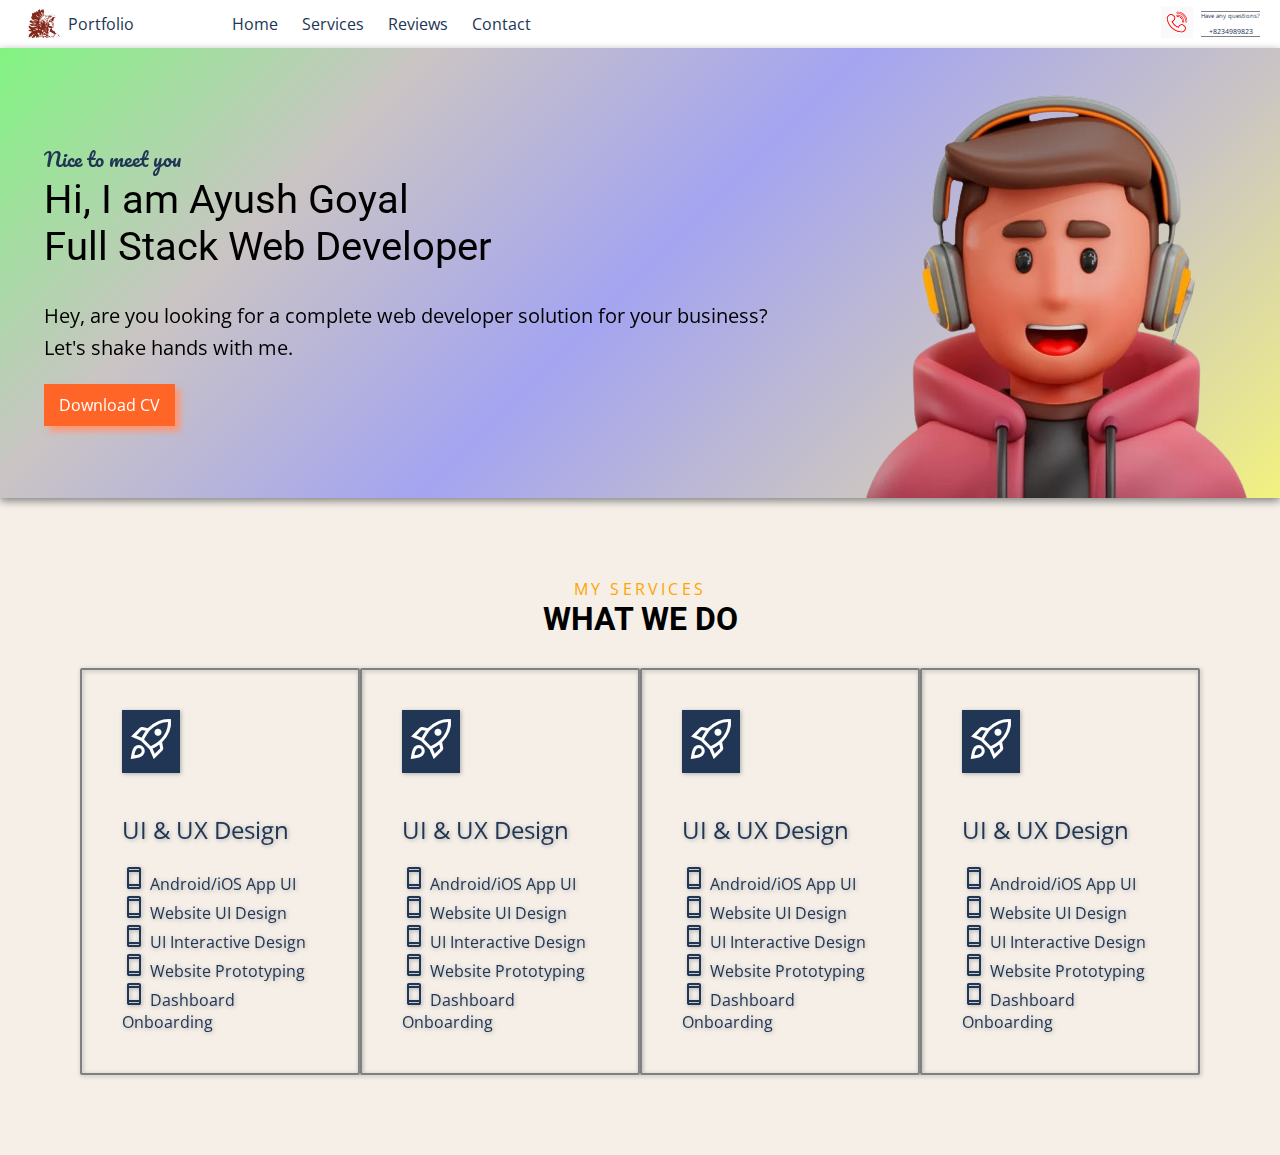
==== Day8/index.html @ dd992e4d "first commit" ====
<!DOCTYPE html>
<html lang="en">
<head>
    <meta charset="UTF-8">
    <meta http-equiv = "X-UA-Compatible" content = "IE=edge">
    <meta name = "viewport" content = "width = device-width, intial-scale=1.0">
    <title>My Portfolio</title>
    <link rel="preconnect" href="https://fonts.googleapis.com">
    <link rel="preconnect" href="https://fonts.gstatic.com" crossorigin>
    <link href="https://fonts.googleapis.com/css2?family=Open+Sans:wght@600&display=swap" rel="stylesheet">
    <link href="https://fonts.googleapis.com/css2?family=Open+Sans:wght@600&family=Pacifico&display=swap" rel="stylesheet">
    <link href="https://fonts.googleapis.com/css2?family=Open+Sans:wght@600&family=Pacifico&family=Roboto:wght@700&display=swap" rel="stylesheet">
    <!-- Icon -->
    <link rel="stylesheet" href="https://fonts.googleapis.com/css2?family=Material+Symbols+Outlined:opsz,wght,FILL,GRAD@20..48,100..700,0..1,-50..200" />
    <link rel="stylesheet" href="https://fonts.googleapis.com/css2?family=Material+Symbols+Outlined:opsz,wght,FILL,GRAD@48,400,0,0" />
    <!-- Styles -->
    <link rel = "stylesheet" href="css/style.css">
</head>

<body>

    <!-- Navigation Bar -->
    <div class = "navigation">
    <div class = "logo">
        <img class = "logoImage" src="logo.png" alt = "">
        <span class="logoTitle"> Portfolio </span>
    </div>

    <div class="menuItems">
        <a href="#"><span class="menuItem"> Home </span> </a> 
        <a href="#"><span class="menuItem"> Services </span> </a>
        <a href="#"><span class="menuItem"> Reviews </span></a>
        <a href="#"><span class="menuItem"> Contact </span></a>
    </div>

    <div class="contact">
        <a class = "contactButton" href="#"> 
            <img class="contactImage" src="call.png" alt = "">
        </a>
    </div>

    <div class="questions">
        <p class="question"><span>Have any questions?</span></p>
        <p class="no">+8234989823</p>
    </div>
    </div>

    <!-- Banner -->
    <div class="banner">
        <div class="bannerLeft">
            <div class="greeting">
                Nice to meet you 
            </div>
            <div class="title">
                <div class="titleSpan">
                    Hi, I am Ayush Goyal
                </div>
                <br>
                <div class="titleSpan">
                    Full Stack Web Developer
                </div>
            </div>
            <div class="description">
                Hey, are you looking for a complete web developer solution for your business?
                <br>
                Let's shake hands with me.
            </div>
            <div class="showCV">
                <a href="#" class="showCVButton">
                    Download CV
                </a>
            </div>
        </div>
        <div class="bannerImage">
            <img src="image.png" alt="">
                
        </div>
    </div>


    <div class="services">
        <!-- Service Text Headings -->
        <div class="serviceText">
            <div class="textSubHeading">My Services</div>
            <div class="textHeading">What we do</div>
        </div>
        <!-- Service Cards -->
        <div class="serviceCards">
            <div class="serviceCard">
                <div class="serviceIconDiv"><span class="serviceIcon material-symbols-outlined">
                    rocket_launch
                    </span></div>
                <div class="serviceTitle">UI & UX Design</div>
                <div class="serviceFeatures">
                    <div class="serviceFeature">
                        <span class="serviceFeatureIcon material-symbols-outlined">
                            smartphone
                        </span>
                        <span class="serviceFeatureText">Android/iOS App UI</span>
                    </div>
                    <div class="serviceFeature">
                        <span class="serviceFeatureIcon material-symbols-outlined">
                            smartphone
                        </span>
                        <span class="serviceFeatureText">Website UI Design</span>
                    </div>
                    <div class="serviceFeature">
                        <span class="serviceFeatureIcon material-symbols-outlined">
                            smartphone
                        </span>
                        <span class="serviceFeatureText">UI Interactive Design</span>
                    </div>
                    <div class="serviceFeature">
                        <span class="serviceFeatureIcon material-symbols-outlined">
                            smartphone
                        </span>
                        <span class="serviceFeatureText">Website Prototyping</span>
                    </div>
                    <div class="serviceFeature">
                        <span class="serviceFeatureIcon material-symbols-outlined">
                            smartphone
                        </span>
                        <span class="serviceFeatureText">Dashboard Onboarding</span>
                    </div>

                </div>
            </div>
            <div class="serviceCard">
                <div class="serviceIconDiv"><span class="serviceIcon material-symbols-outlined">
                    rocket_launch
                    </span></div>
                <div class="serviceTitle">UI & UX Design</div>
                <div class="serviceFeatures">
                    <div class="serviceFeature">
                        <span class="serviceFeatureIcon material-symbols-outlined">
                            smartphone
                        </span>
                        <span class="serviceFeatureText">Android/iOS App UI</span>
                    </div>
                    <div class="serviceFeature">
                        <span class="serviceFeatureIcon material-symbols-outlined">
                            smartphone
                        </span>
                        <span class="serviceFeatureText">Website UI Design</span>
                    </div>
                    <div class="serviceFeature">
                        <span class="serviceFeatureIcon material-symbols-outlined">
                            smartphone
                        </span>
                        <span class="serviceFeatureText">UI Interactive Design</span>
                    </div>
                    <div class="serviceFeature">
                        <span class="serviceFeatureIcon material-symbols-outlined">
                            smartphone
                        </span>
                        <span class="serviceFeatureText">Website Prototyping</span>
                    </div>
                    <div class="serviceFeature">
                        <span class="serviceFeatureIcon material-symbols-outlined">
                            smartphone
                        </span>
                        <span class="serviceFeatureText">Dashboard Onboarding</span>
                    </div>

                </div>
            </div>
            <div class="serviceCard">
                <div class="serviceIconDiv"><span class="serviceIcon material-symbols-outlined">
                    rocket_launch
                    </span></div>
                <div class="serviceTitle">UI & UX Design</div>
                <div class="serviceFeatures">
                    <div class="serviceFeature">
                        <span class="serviceFeatureIcon material-symbols-outlined">
                            smartphone
                        </span>
                        <span class="serviceFeatureText">Android/iOS App UI</span>
                    </div>
                    <div class="serviceFeature">
                        <span class="serviceFeatureIcon material-symbols-outlined">
                            smartphone
                        </span>
                        <span class="serviceFeatureText">Website UI Design</span>
                    </div>
                    <div class="serviceFeature">
                        <span class="serviceFeatureIcon material-symbols-outlined">
                            smartphone
                        </span>
                        <span class="serviceFeatureText">UI Interactive Design</span>
                    </div>
                    <div class="serviceFeature">
                        <span class="serviceFeatureIcon material-symbols-outlined">
                            smartphone
                        </span>
                        <span class="serviceFeatureText">Website Prototyping</span>
                    </div>
                    <div class="serviceFeature">
                        <span class="serviceFeatureIcon material-symbols-outlined">
                            smartphone
                        </span>
                        <span class="serviceFeatureText">Dashboard Onboarding</span>
                    </div>

                </div>
            </div>
            <div class="serviceCard">
                <div class="serviceIconDiv"><span class="serviceIcon material-symbols-outlined">
                    rocket_launch
                    </span></div>
                <div class="serviceTitle">UI & UX Design</div>
                <div class="serviceFeatures">
                    <div class="serviceFeature">
                        <span class="serviceFeatureIcon material-symbols-outlined">
                            smartphone
                        </span>
                        <span class="serviceFeatureText">Android/iOS App UI</span>
                    </div>
                    <div class="serviceFeature">
                        <span class="serviceFeatureIcon material-symbols-outlined">
                            smartphone
                        </span>
                        <span class="serviceFeatureText">Website UI Design</span>
                    </div>
                    <div class="serviceFeature">
                        <span class="serviceFeatureIcon material-symbols-outlined">
                            smartphone
                        </span>
                        <span class="serviceFeatureText">UI Interactive Design</span>
                    </div>
                    <div class="serviceFeature">
                        <span class="serviceFeatureIcon material-symbols-outlined">
                            smartphone
                        </span>
                        <span class="serviceFeatureText">Website Prototyping</span>
                    </div>
                    <div class="serviceFeature">
                        <span class="serviceFeatureIcon material-symbols-outlined">
                            smartphone
                        </span>
                        <span class="serviceFeatureText">Dashboard Onboarding</span>
                    </div>

                </div>
            </div>
            
        </div>
    </div>


</body>
</html>
---- Day8/css/style.css ----
/*Define the global or root variables */
:root{
    --primaryColor :#213555;
    --backgroundColor : #F5EFE7;
    --primaryAccentColor : #4F709C;
    --secondaryColor : #D8C4B6;
    --whiteColor : white;
    --blackColor: #222222;
    --primaryFont : 'Open Sans', sans-serif;
    --navbarHeight : 3rem;
    --cursiveFont: 'Pacifico',cursive;

}

/* Main CSS */

a{
    text-decoration: none;
    color: var(--primaryColor);
}

a:hover{
    color: var(--primaryAccentColor);
}

body{
    background-color : var(--backgroundColor);
    color : var(--primaryColor);
    font-family: var(--primaryFont);
    margin-top: 0px;
    margin-left: 0px;
    margin-right: 0px;
}

/* Navigation Bar */
.navigation{
    background-color: var(--whiteColor);
    height: var(--navbarHeight);
    display: flex;
    justify-content: space-around;
    align-items: center;
}

.logo{
    display: flex;
    padding-left: 20px;
    width: 12rem;
    align-items: center;
    /* margin-right: 4rem; */
}

.logoImage{
    padding: 8px;
    height: 2rem;
    /* float: left; */
}

.contactImage{
    padding: 8px;
    height: 2rem;
}

.menuItems{
    flex-grow: 2;
}

.menuItem{
    margin-left: 20px;
}

.question{
    font-size: 6px;
    margin-right: 20px;
    border-top: 1px solid grey;   
}

.no{
    font-size: 7px;
    margin-right: 20px;
    text-align: center;
    border-bottom: 1px solid grey; 
}

/* Banner */
.banner{
    display: flex;
    height: 450px;
    background: linear-gradient(
        135deg,
        /* var(--secondaryColor),
        var(--primaryAccentColor)
        */
        rgb(129, 244, 129),
        rgb(202, 196, 196),
        rgb(164, 164, 241),
        rgb(202, 196, 196),
        rgb(242, 242, 128)
           
    );
    /* background-color: var(--backgroundColor); */
    filter: drop-shadow(0px 3px 4px grey); 
    justify-content: space-around;
    align-items: center;
}

.bannerLeft{
    position: relative;
    top: 5px;
    left: 30px;
}

.bannerImage{
    position:relative;
    bottom: 125px;
    left: 40px;
    height: 300px;
    border-radius: 100%;
}

.greeting{
    font-family: var(--cursiveFont);
    font-size: 20px;
}

.title{ 
    font-size: 40px;
    color: black;
    font-family: 'Roboto', sans-serif;
}

.description{
    margin: 30px 0px;
    line-height: 2rem;
    font-size: 20px;
    color: black;
}

.titleSpan{
    display: inline-block;
    /* background-color: var(--primaryColor);
    padding: 0.5rem;
    margin: 5px 0px; */
}

.showCVButton{
    background: #ff6527;

    color: white;
    padding: 10px 15px;
    filter: drop-shadow(5px 5px 3px #FF9671);
}

.showCVButton:hover{
    background: rgb(172, 58, 172);
    color: white;
    filter: drop-shadow(5px 5px 3px rgb(170,56,172));
}


/* Services Section */
.services{
    margin: 5rem;
}

.serviceText{
    text-align: center;
    text-transform: uppercase;
}

.textSubHeading{
    color: var(--primaryAccentColor);
    letter-spacing: 0.2rem;
    color: orange;
    font-size: 1rem;
}

.textHeading{
    font-size: 2rem;
    font-weight: bold;
    color: black;
    font-family: 'Roboto', sans-serif;
}

.serviceCards{
    margin-top: 30px;
    display: flex;
    justify-content: space-around;
}

.serviceCard{
    border: 2px solid grey;
    border-radius: 2px;
    filter: drop-shadow(1px 1px 2px #aaaaaa);
    padding: 40px;
}

.serviceCard:hover{
    background-color: white;
    filter: drop-shadow(3px 3px 8px white);
    transform: scale(1.02);
}

.serviceIconDiv{
    background-color: var(--primaryColor);
    padding: 5px;
    display: inline-block;
    margin-bottom: 20px;
}

.serviceIcon{
    font-size: 3rem;
    color: white;
}

.serviceTitle{
    font-size: 1.5rem;
    margin: 20px 0px;
}
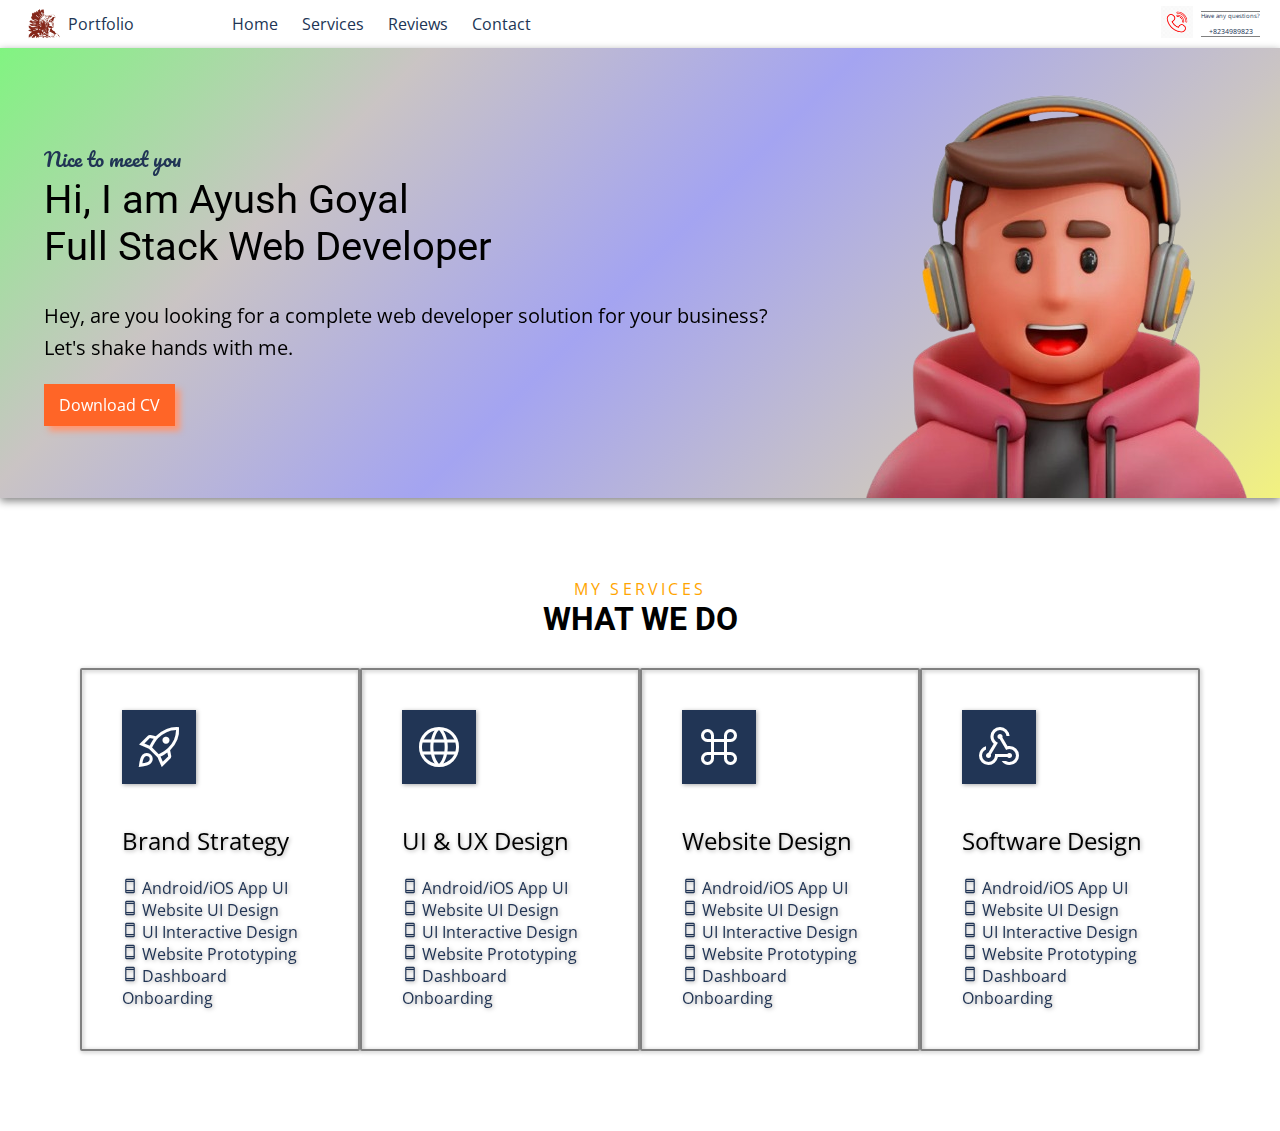
==== commit 130a0a42: "drop shadow change" ====
--- a/Day8/index.html
+++ b/Day8/index.html
@@ -10,9 +10,13 @@
     <link href="https://fonts.googleapis.com/css2?family=Open+Sans:wght@600&display=swap" rel="stylesheet">
     <link href="https://fonts.googleapis.com/css2?family=Open+Sans:wght@600&family=Pacifico&display=swap" rel="stylesheet">
     <link href="https://fonts.googleapis.com/css2?family=Open+Sans:wght@600&family=Pacifico&family=Roboto:wght@700&display=swap" rel="stylesheet">
+    
     <!-- Icon -->
     <link rel="stylesheet" href="https://fonts.googleapis.com/css2?family=Material+Symbols+Outlined:opsz,wght,FILL,GRAD@20..48,100..700,0..1,-50..200" />
     <link rel="stylesheet" href="https://fonts.googleapis.com/css2?family=Material+Symbols+Outlined:opsz,wght,FILL,GRAD@48,400,0,0" />
+    <link rel="stylesheet" href="https://fonts.googleapis.com/css2?family=Material+Symbols+Outlined:opsz,wght,FILL,GRAD@48,400,0v,0" />
+    <link rel="stylesheet" href="https://fonts.googleapis.com/css2?family=Material+Symbols+Outlined:opsz,wght,FILL,GRAD@48,400,0,0" />
+
     <!-- Styles -->
     <link rel = "stylesheet" href="css/style.css">
 </head>
@@ -90,6 +94,45 @@
                 <div class="serviceIconDiv"><span class="serviceIcon material-symbols-outlined">
                     rocket_launch
                     </span></div>
+                <div class="serviceTitle">Brand Strategy</div>
+                <div class="serviceFeatures">
+                    <div class="serviceFeature">
+                        <span class="serviceFeatureIcon material-symbols-outlined">
+                            smartphone
+                        </span>
+                        <span class="serviceFeatureText">Android/iOS App UI</span>
+                    </div>
+                    <div class="serviceFeature">
+                        <span class="serviceFeatureIcon material-symbols-outlined">
+                            smartphone
+                        </span>
+                        <span class="serviceFeatureText">Website UI Design</span>
+                    </div>
+                    <div class="serviceFeature">
+                        <span class="serviceFeatureIcon material-symbols-outlined">
+                            smartphone
+                        </span>
+                        <span class="serviceFeatureText">UI Interactive Design</span>
+                    </div>
+                    <div class="serviceFeature">
+                        <span class="serviceFeatureIcon material-symbols-outlined">
+                            smartphone
+                        </span>
+                        <span class="serviceFeatureText">Website Prototyping</span>
+                    </div>
+                    <div class="serviceFeature">
+                        <span class="serviceFeatureIcon material-symbols-outlined">
+                            smartphone
+                        </span>
+                        <span class="serviceFeatureText">Dashboard Onboarding</span>
+                    </div>
+
+                </div>
+            </div>
+            <div class="serviceCard">
+                <div class="serviceIconDiv"><span class="serviceIcon material-symbols-outlined">
+                    language
+                    </span></div>
                 <div class="serviceTitle">UI & UX Design</div>
                 <div class="serviceFeatures">
                     <div class="serviceFeature">
@@ -127,87 +170,48 @@
             </div>
             <div class="serviceCard">
                 <div class="serviceIconDiv"><span class="serviceIcon material-symbols-outlined">
-                    rocket_launch
-                    </span></div>
-                <div class="serviceTitle">UI & UX Design</div>
-                <div class="serviceFeatures">
-                    <div class="serviceFeature">
-                        <span class="serviceFeatureIcon material-symbols-outlined">
-                            smartphone
-                        </span>
-                        <span class="serviceFeatureText">Android/iOS App UI</span>
-                    </div>
-                    <div class="serviceFeature">
-                        <span class="serviceFeatureIcon material-symbols-outlined">
-                            smartphone
-                        </span>
-                        <span class="serviceFeatureText">Website UI Design</span>
-                    </div>
-                    <div class="serviceFeature">
-                        <span class="serviceFeatureIcon material-symbols-outlined">
-                            smartphone
-                        </span>
-                        <span class="serviceFeatureText">UI Interactive Design</span>
-                    </div>
-                    <div class="serviceFeature">
-                        <span class="serviceFeatureIcon material-symbols-outlined">
-                            smartphone
-                        </span>
-                        <span class="serviceFeatureText">Website Prototyping</span>
-                    </div>
-                    <div class="serviceFeature">
-                        <span class="serviceFeatureIcon material-symbols-outlined">
-                            smartphone
-                        </span>
-                        <span class="serviceFeatureText">Dashboard Onboarding</span>
-                    </div>
-
-                </div>
-            </div>
-            <div class="serviceCard">
-                <div class="serviceIconDiv"><span class="serviceIcon material-symbols-outlined">
-                    rocket_launch
-                    </span></div>
-                <div class="serviceTitle">UI & UX Design</div>
-                <div class="serviceFeatures">
-                    <div class="serviceFeature">
-                        <span class="serviceFeatureIcon material-symbols-outlined">
-                            smartphone
-                        </span>
-                        <span class="serviceFeatureText">Android/iOS App UI</span>
-                    </div>
-                    <div class="serviceFeature">
-                        <span class="serviceFeatureIcon material-symbols-outlined">
-                            smartphone
-                        </span>
-                        <span class="serviceFeatureText">Website UI Design</span>
-                    </div>
-                    <div class="serviceFeature">
-                        <span class="serviceFeatureIcon material-symbols-outlined">
-                            smartphone
-                        </span>
-                        <span class="serviceFeatureText">UI Interactive Design</span>
-                    </div>
-                    <div class="serviceFeature">
-                        <span class="serviceFeatureIcon material-symbols-outlined">
-                            smartphone
-                        </span>
-                        <span class="serviceFeatureText">Website Prototyping</span>
-                    </div>
-                    <div class="serviceFeature">
-                        <span class="serviceFeatureIcon material-symbols-outlined">
-                            smartphone
-                        </span>
-                        <span class="serviceFeatureText">Dashboard Onboarding</span>
-                    </div>
-
-                </div>
-            </div>
-            <div class="serviceCard">
-                <div class="serviceIconDiv"><span class="serviceIcon material-symbols-outlined">
-                    rocket_launch
-                    </span></div>
-                <div class="serviceTitle">UI & UX Design</div>
+                    keyboard_command_key
+                    </span></div>
+                <div class="serviceTitle">Website Design</div>
+                <div class="serviceFeatures">
+                    <div class="serviceFeature">
+                        <span class="serviceFeatureIcon material-symbols-outlined">
+                            smartphone
+                        </span>
+                        <span class="serviceFeatureText">Android/iOS App UI</span>
+                    </div>
+                    <div class="serviceFeature">
+                        <span class="serviceFeatureIcon material-symbols-outlined">
+                            smartphone
+                        </span>
+                        <span class="serviceFeatureText">Website UI Design</span>
+                    </div>
+                    <div class="serviceFeature">
+                        <span class="serviceFeatureIcon material-symbols-outlined">
+                            smartphone
+                        </span>
+                        <span class="serviceFeatureText">UI Interactive Design</span>
+                    </div>
+                    <div class="serviceFeature">
+                        <span class="serviceFeatureIcon material-symbols-outlined">
+                            smartphone
+                        </span>
+                        <span class="serviceFeatureText">Website Prototyping</span>
+                    </div>
+                    <div class="serviceFeature">
+                        <span class="serviceFeatureIcon material-symbols-outlined">
+                            smartphone
+                        </span>
+                        <span class="serviceFeatureText">Dashboard Onboarding</span>
+                    </div>
+
+                </div>
+            </div>
+            <div class="serviceCard">
+                <div class="serviceIconDiv"><span class="serviceIcon material-symbols-outlined">
+                    webhook
+                    </span></div>
+                <div class="serviceTitle">Software Design</div>
                 <div class="serviceFeatures">
                     <div class="serviceFeature">
                         <span class="serviceFeatureIcon material-symbols-outlined">
--- a/Day8/css/style.css
+++ b/Day8/css/style.css
@@ -24,7 +24,7 @@
 }
 
 body{
-    background-color : var(--backgroundColor);
+    background-color : white;
     color : var(--primaryColor);
     font-family: var(--primaryFont);
     margin-top: 0px;
@@ -195,7 +195,7 @@
 }
 
 .serviceCard:hover{
-    background-color: white;
+    background-color: rgba(244, 246, 202, 0.908);
     filter: drop-shadow(3px 3px 8px white);
     transform: scale(1.02);
 }
@@ -210,16 +210,24 @@
 .serviceIcon{
     font-size: 3rem;
     color: white;
+    margin: 8px;
 }
 
 .serviceTitle{
     font-size: 1.5rem;
     margin: 20px 0px;
-}
-
-
-
-
-
-
-
+    color: black;
+}
+
+.serviceFeatureIcon{
+    font-size: 1rem;
+}
+
+
+
+
+
+
+
+
+
